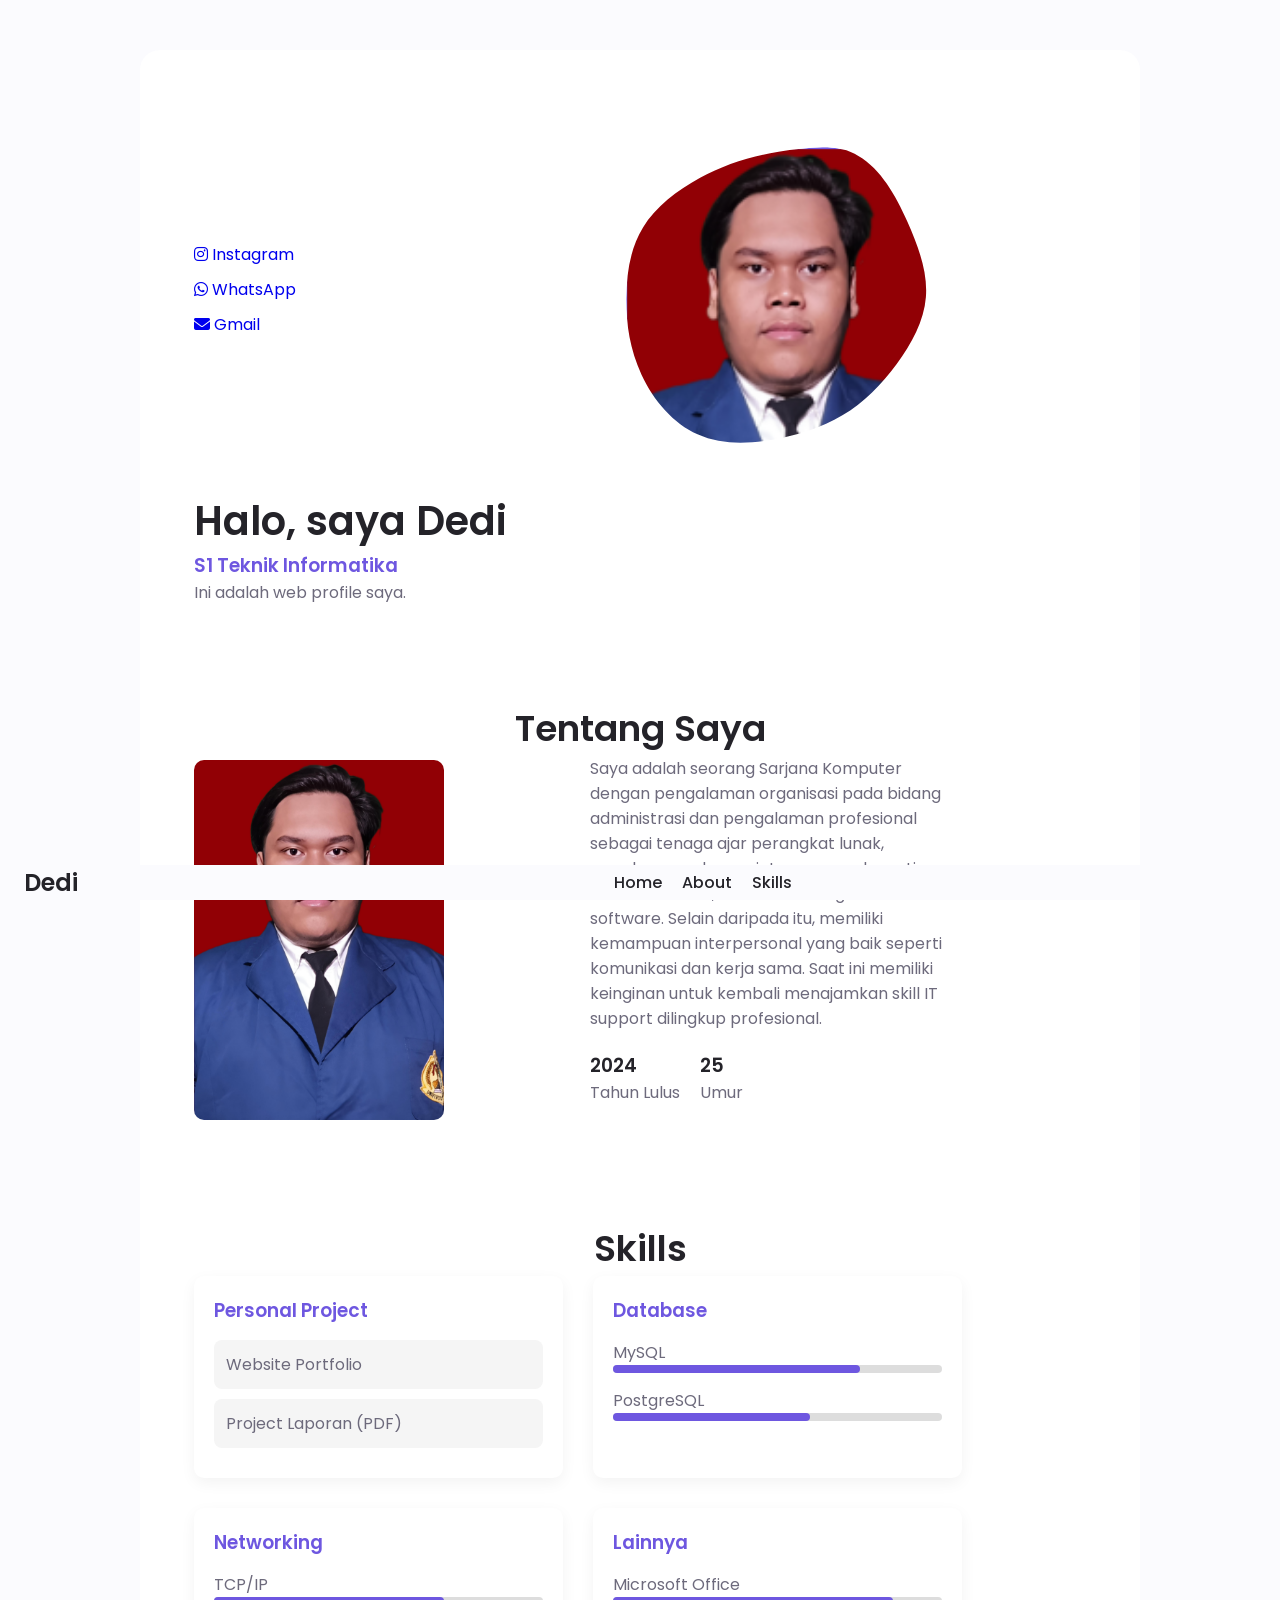
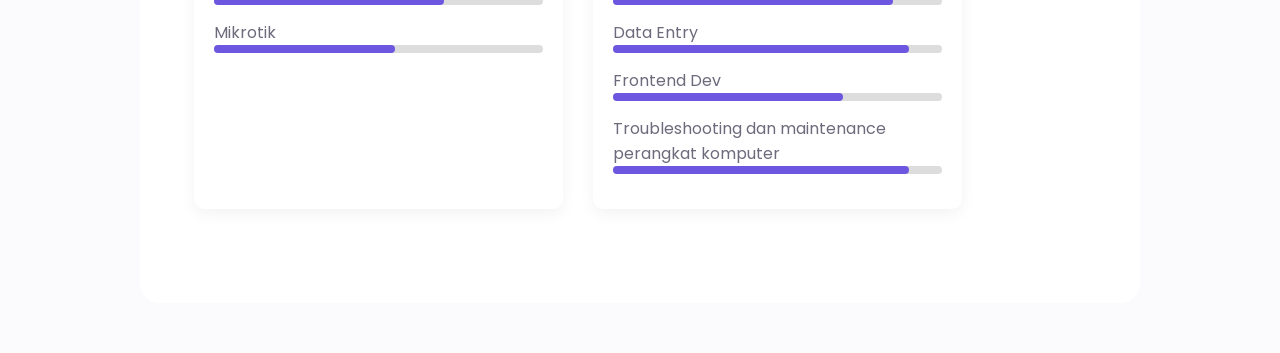
==== portfolio/index.html @ 818cd656 "Add files via upload" ====
<!DOCTYPE html>
<html lang="en">
<head>
  <meta charset="UTF-8">
  <meta name="viewport" content="width=device-width, initial-scale=1.0">
  <title>Portfolio Dedi</title>
  <link rel="stylesheet" href="assets/css/styles.css">
  <link rel="stylesheet" href="assets/css/swiper-bundle.min.css">
  <head>
  <link rel="stylesheet" href="https://cdnjs.cloudflare.com/ajax/libs/font-awesome/6.5.0/css/all.min.css">
</head>
<body>

<!--==================== HEADER ====================-->
<header class="header">
  <nav class="nav container">
    <h2 class="logo">Dedi</h2>
    <ul class="nav__list">
      <li><a href="#home">Home</a></li>
      <li><a href="#about">About</a></li>
      <li><a href="#skills">Skills</a></li>
    </ul>
  </nav>
</header>

<!--==================== MAIN ====================-->
<main class="main">

<!--==================== HOME ====================-->
<section class="home section" id="home">
  <div class="home__container container grid">
    
    <div class="home__content grid">

      <div class="home__social">
        <body>
            <a href="https://www.instagram.com/set1awandedi" target="_blank">
                <i class="fab fa-instagram"></i> Instagram
            </a>
        </body>
        <body>
            <a href="https://wa.me/6282325567082" target="_blank">
                <i class="fab fa-whatsapp"></i> WhatsApp
            </a>
        </body>
        <body>
            <a href="mailto:dedisetiawanpe@gmail.com" target="_blank">
                <i class="fas fa-envelope"></i> Gmail
            </a>
        </body>
      </div>

    <div class="home__img">
        <svg class="home__blob" viewBox="0 0 200 187">
            <mask id="mask0" mask-type="alpha">
                <path d="M44.3,-76.3C56.4,-69.2,64.3,-55.2,70.6,-41.1C76.9,-27,81.6,-13.5,80.6,-0.6C79.6,12.3,72.9,24.6,64.8,35.6C56.7,46.6,47.2,56.3,35.7,63.1C24.2,69.9,12.1,73.8,-1.3,76.1C-14.7,78.4,-29.4,79.1,-42.2,73.3C-55,67.5,-65.9,55.2,-72.3,41.2C-78.7,27.2,-80.6,13.6,-80.5,0.1C-80.4,-13.4,-78.3,-26.8,-71.5,-37.9C-64.7,-49,-53.2,-57.8,-40.8,-64.6C-28.4,-71.4,-14.2,-76.2,1.4,-78.6C17,-81,34,-83.4,44.3,-76.3Z" transform="translate(100 100)" />
            </mask>

            <g mask="url(#mask0)">
                <path fill="var(--first-color)" d="M44.3,-76.3C56.4,-69.2,64.3,-55.2,70.6,-41.1C76.9,-27,81.6,-13.5,80.6,-0.6C79.6,12.3,72.9,24.6,64.8,35.6C56.7,46.6,47.2,56.3,35.7,63.1C24.2,69.9,12.1,73.8,-1.3,76.1C-14.7,78.4,-29.4,79.1,-42.2,73.3C-55,67.5,-65.9,55.2,-72.3,41.2C-78.7,27.2,-80.6,13.6,-80.5,0.1C-80.4,-13.4,-78.3,-26.8,-71.5,-37.9C-64.7,-49,-53.2,-57.8,-40.8,-64.6C-28.4,-71.4,-14.2,-76.2,1.4,-78.6C17,-81,34,-83.4,44.3,-76.3Z" transform="translate(100 100)" />

                <image class="home__blob-img" x="20" y="20" href="assets/img/dedipfp2.png"/>
            </g>
        </svg>
    </div>

      <div class="home__data">
        <h1>Halo, saya Dedi</h1>
        <h3>S1 Teknik Informatika</h3>
        <p>Ini adalah web profile saya.</p>
      </div>

    </div>
  </div>
</section>

<!--==================== ABOUT ====================-->
<section class="about section" id="about">
  <h2 class="section__title">Tentang Saya</h2>

  <div class="about__container container grid">
    <img src="assets/img/dedi.png">

    <div>
      <p>
        Saya adalah seorang Sarjana Komputer dengan pengalaman organisasi pada bidang administrasi dan pengalaman profesional sebagai tenaga ajar perangkat lunak, membangun dan maintenance web, sorting database siswa, troubleshooting hardware & software. Selain daripada itu, memiliki kemampuan interpersonal yang baik seperti komunikasi dan kerja sama. Saat ini memiliki keinginan untuk kembali menajamkan skill IT support dilingkup profesional.
      </p>

      <div class="about__info">
        <div><h3>2024</h3><span>Tahun Lulus</span></div>
        <div><h3>25</h3><span>Umur</span></div>
      </div>

    </div>
  </div>
</section>

<!--==================== SKILLS ====================-->
<section class="skills section" id="skills">
  <h2 class="section__title">Skills</h2>

  <div class="skills__container container grid">

    <!-- FRONTEND -->
    <div class="skills__content">
        <h3 class="skills__title">Personal Project</h3>

        <div class="project-item" onclick="openModal('img', 'portofolio1.jpg')">
            <p>Website Portfolio</p>
        </div>

        <div class="project-item" onclick="openModal('img', 'portofolio1.jpg')">
            <p>Project Laporan (PDF)</p>
        </div>
    </div>

    <!-- DATABASE -->
    <div class="skills__content">
      <h3 class="skills__title">Database</h3>

      <div class="skill">
        <p>MySQL</p>
        <div class="bar"><span style="width:75%"></span></div>
      </div>

      <div class="skill">
        <p>PostgreSQL</p>
        <div class="bar"><span style="width:60%"></span></div>
      </div>
    </div>

    <!-- NETWORKING -->
    <div class="skills__content">
      <h3 class="skills__title">Networking</h3>

      <div class="skill">
        <p>TCP/IP</p>
        <div class="bar"><span style="width:70%"></span></div>
      </div>

      <div class="skill">
        <p>Mikrotik</p>
        <div class="bar"><span style="width:55%"></span></div>
      </div>
    </div>

    <!-- OTHER -->
    <div class="skills__content">
      <h3 class="skills__title">Lainnya</h3>

      <div class="skill">
        <p>Microsoft Office</p>
        <div class="bar"><span style="width:85%"></span></div>
      </div>

      <div class="skill">
        <p>Data Entry</p>
        <div class="bar"><span style="width:90%"></span></div>
      </div>
      <div class="skill">
        <p>Frontend Dev</p>
        <div class="bar"><span style="width:70%"></span></div>
      </div>
      <div class="skill">
        <p>Troubleshooting dan maintenance perangkat komputer</p>
        <div class="bar"><span style="width:90%"></span></div>
      </div>
    </div>

  </div>
</section>

</main>

<div id="modal" class="modal">
  <span class="close" onclick="closeModal()">&times;</span>

  <!-- IMAGE -->
  <img id="modal-img" src="" class="modal-content">

  <!-- PDF -->
  <iframe id="modal-pdf" class="modal-content" style="display:none;"></iframe>
</div>

<script src="assets/js/swiper-bundle.min.js"></script>
<script src="assets/js/main.js"></script>
</body>

</html>
---- portfolio/assets/css/styles.css ----
/*==================== GOOGLE FONTS ====================*/
@import url("https://fonts.googleapis.com/css2?family=Poppins:wght@400;500;600&display=swap");

/*==================== VARIABLES CSS ====================*/
:root {
    --header-height: 3rem;

    /*========== Colors ==========*/
    /* Change favorite color */
    --hue-color: 250; /*Purple 250 - Green 142 - Blue 230 - Pink 340*/

    /* HSL color mode */
    --first-color: hsl(var(--hue-color), 69%, 61%);
    --first-color-second: hsl(var(--hue-color), 69%, 61%);
    --first-color-alt: hsl(var(--hue-color), 57%, 53%);
    --first-color-lighter: hsl(var(--hue-color), 92%, 85%);
    --title-color: hsl(var(--hue-color), 8%, 15%);
    --text-color: hsl(var(--hue-color), 8%, 45%);
    --text-color-light: hsl(var(--hue-color), 8%, 65%);
    --input-color: hsl(var(--hue-color), 70%, 96%);
    --body-color: hsl(var(--hue-color), 60%, 99%);
    --container-color: #fff;
    --scroll-bar-color: hsl(var(--hue-color), 12%, 90%);
    --scroll-thumb-color: hsl(var(--hue-color), 12%, 80%);

    /*========== Font and typography ==========*/
    --body-font: 'Poppins', sans-serif;

    /* .5rem = 8px, 1rem = 16px, 1.5rem = 24px ... */
    --big-font-size: 2rem;
    --h1-font-size: 1.5rem;
    --h2-font-size: 1.25rem;
    --h3-font-size: 1.125rem;
    --normal-font-size: .938rem;
    --small-font-size: .813rem;
    --smaller-font-size: .75rem;

    /*========== Font weight ==========*/
    --font-medium: 500;
    --font-semi-bold: 600;

    /*========== Margenes Bottom ==========*/
    /* .25rem = 4px, .5rem = 8px, .75rem = 12px ... */
    --mb-0-25: .25rem;
    --mb-0-5: .5rem;
    --mb-0-75: .75rem;
    --mb-1: 1rem;
    --mb-1-5: 1.5rem;
    --mb-2: 2rem;
    --mb-2-5: 2.5rem;
    --mb-3: 3rem;

    /*========== z index ==========*/
    --z-tooltip: 10;
    --z-fixed: 100;
    --z-modal: 1000;
}

/* Font size for large devices */
@media screen and (min-width: 968px) {
    :root {
        --big-font-size: 3rem;
        --h1-font-size: 2.25rem;
        --h2-font-size: 1.5rem;
        --h3-font-size: 1.25rem;
        --normal-font-size: 1rem;
        --small-font-size: .875rem;
        --smaller-font-size: .813rem;
    }
}

/*========== Variables Dark theme ==========*/


/*========== Button Dark/Light ==========*/


/*==================== BASE ====================*/
* {
  box-sizing: border-box;
  padding: 0;
  margin: 0;
}

html {
  scroll-behavior: smooth;
}

body {
  margin: 0 0 var(--header-height) 0;
  font-family: var(--body-font);
  font-size: var(--normal-font-size);
  background-color: var(--body-color);
  color: var(--text-color);
}

h1, h2, h3, h4 {
  color: var(--title-color);
  font-weight: var(--font-semi-bold);
}

ul {
  list-style: none;
}

a {
  text-decoration: none;
}

img {
  max-width: 100%;
  height: auto;
}

/*==================== REUSABLE CSS CLASSES ====================*/
.section {
  padding: 2rem 0 4rem;
}

.section__title {
  font-size: var(--h1-font-size);
  color: var(--title-color);
}

.section__subtitle {
  display: block;
  font-size: var(--small-font-size);
  margin-bottom: var(--mb-3);
}

.section__title, 
.section__subtitle {
  text-align: center;
}

/*==================== LAYOUT ====================*/
.container {
  max-width: 768px;
  margin-left: var(--mb-1-5);
  margin-right: var(--mb-1-5);
}

.grid {
  display: grid;
  gap: 1.5rem;
}

.header {
  width: 100%;
  position: fixed;
  bottom: 0;
  left: 0;
  z-index: var(--z-fixed);
  background-color: var(--body-color);
}

/*==================== NAV ====================*/


/* show menu */


/* Active link */


/* Change background header */


/*==================== HOME ====================*/


/*==================== BUTTONS ====================*/


/*==================== ABOUT ====================*/


/*==================== SKILLS ====================*/


/*==================== QUALIFICATION ====================*/


/*==================== SERVICES ====================*/


/* Active Modal */


/*==================== PORTFOLIO ====================*/


/*==================== PROJECT IN MIND ====================*/


/*==================== TESTIMONIAL ====================*/


/*==================== CONTACT ME ====================*/


/*==================== FOOTER ====================*/


/*========== SCROLL UP ==========*/


/* Show scroll */


/*========== SCROLL BAR ==========*/


/*==================== MEDIA QUERIES ====================*/
/* For small devices */


/* For medium devices */


/* For large devices */

/* NAVBAR */
.nav {
  display: flex;
  justify-content: space-between;
  align-items: center;
}

.nav__list {
  display: flex;
  gap: 20px;
}

.nav a {
  color: var(--title-color);
  font-weight: 500;
}

/* HOME */
.home__content {
  grid-template-columns: 1fr 1fr;
  align-items: center;
}

.home__img img {
  width: 250px;
  border-radius: 50%;
  background: var(--first-color);
  padding: 10px;
}

.home__data h1 {
  font-size: 2.5rem;
}

.home__data h3 {
  color: var(--first-color);
}

.home__social {
  display: flex;
  flex-direction: column;
  gap: 10px;
}

/* BUTTON */
.button {
  background: var(--first-color);
  color: white;
  padding: 10px 20px;
  border-radius: 8px;
  display: inline-block;
}

/* ABOUT */
.about__container {
  grid-template-columns: 1fr 1fr;
  align-items: center;
}

.about__container img {
  width: 250px;
  border-radius: 10px;
}

.about__info {
  display: flex;
  gap: 20px;
  margin: 20px 0;
}

/* SKILLS */
.skill {
  margin-bottom: 15px;
}

.bar {
  height: 8px;
  background: #ddd;
  border-radius: 5px;
}

.bar span {
  display: block;
  height: 100%;
  background: var(--first-color);
  border-radius: 5px;
}

.main {
  max-width: 1000px;
  margin: 50px auto;
  background: white;
  border-radius: 20px;
  padding: 30px;
}

.skills__container {
  grid-template-columns: repeat(2, 1fr);
  gap: 30px;
}

.skills__content {
  background: #fff;
  padding: 20px;
  border-radius: 10px;
  box-shadow: 0 5px 15px rgba(0,0,0,0.05);
}

.skills__title {
  margin-bottom: 15px;
  color: var(--first-color);
}

/* Progress bar */
.skill {
  margin-bottom: 15px;
}

.bar {
  height: 8px;
  background: #ddd;
  border-radius: 5px;
}

.bar span {
  display: block;
  height: 100%;
  background: var(--first-color);
  border-radius: 5px;
}

/* PROJECT ITEM */
.project-item {
  background: #f5f5f5;
  padding: 12px;
  border-radius: 8px;
  margin-bottom: 10px;
  cursor: pointer;
  transition: 0.3s;
}

.project-item:hover {
  background: var(--first-color);
  color: white;
}

/* MODAL */
.modal {
  display: none;
  position: fixed;
  z-index: 999;
  padding-top: 50px;
  left: 0;
  top: 0;
  width: 100%;
  height: 100%;
  background: rgba(0,0,0,0.8);
}

.modal-content {
  margin: auto;
  display: block;
  width: 70%;
  max-height: 80vh;
}

/* CLOSE BUTTON */
.close {
  position: absolute;
  top: 20px;
  right: 40px;
  color: white;
  font-size: 30px;
  cursor: pointer;
}

.modal-content {
  animation: zoom 0.3s;
}

@keyframes zoom {
  from {transform: scale(0.7);}
  to {transform: scale(1);}
}
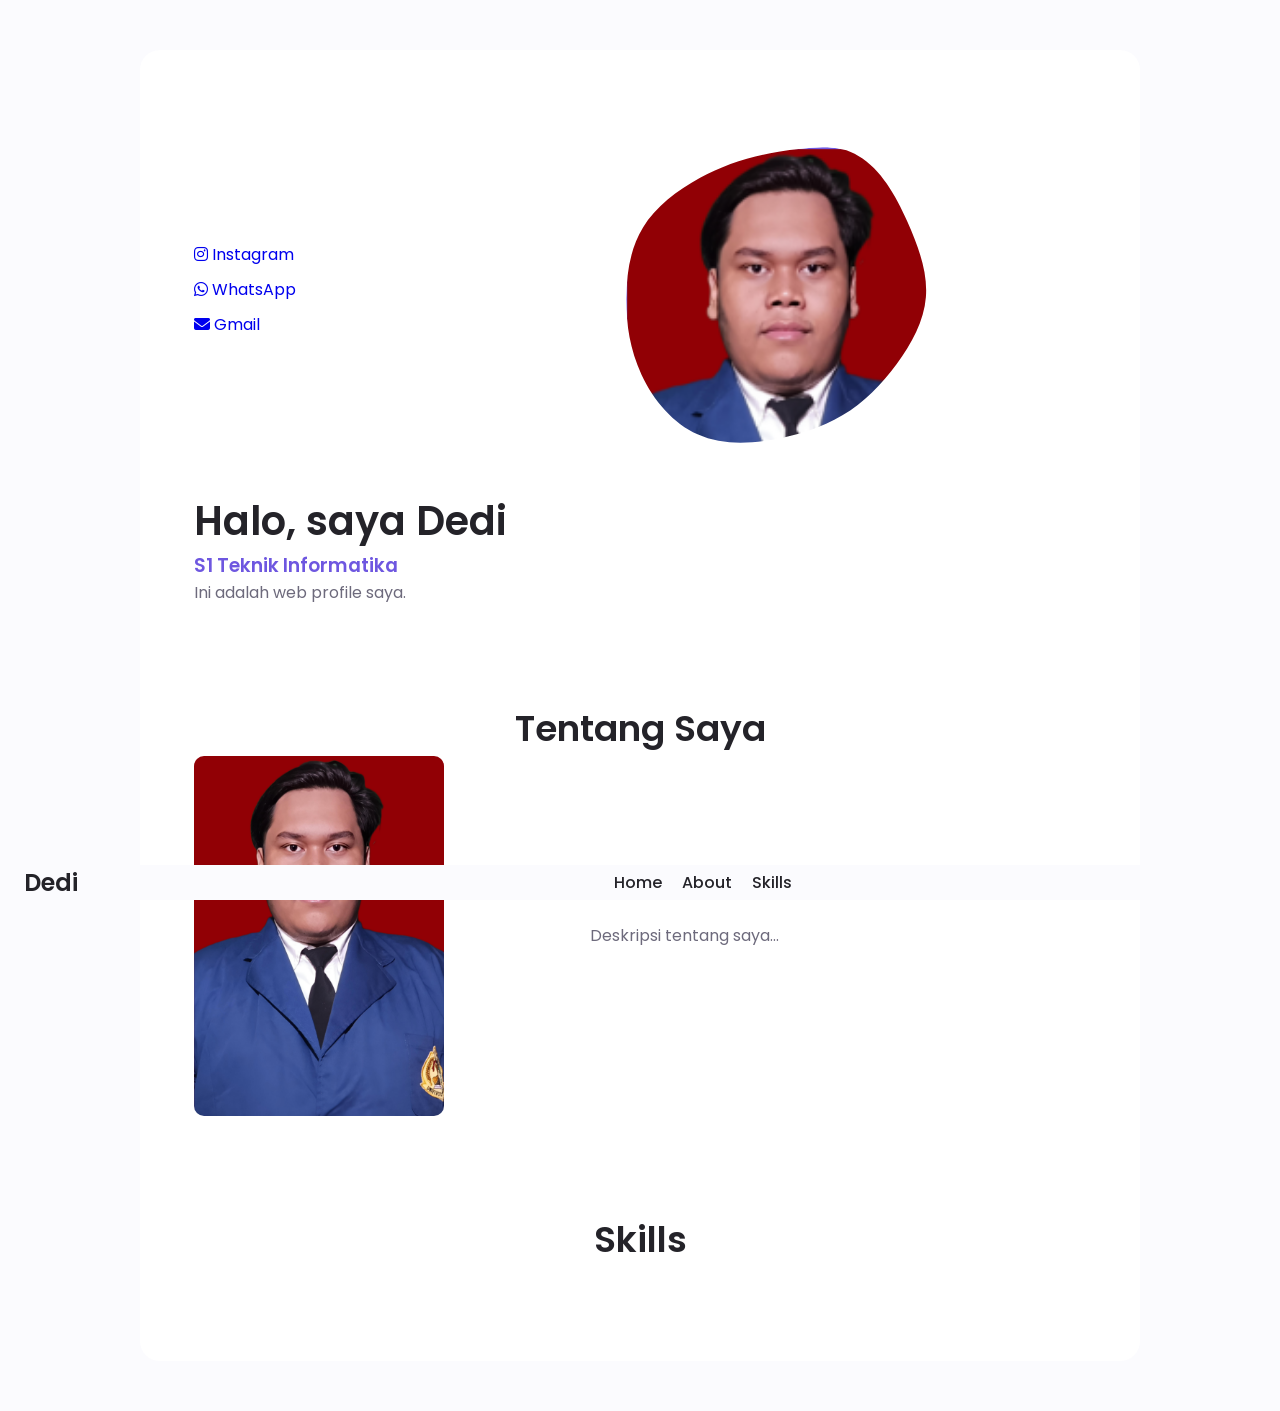
==== commit 2d55943e: "Update index.html" ====
--- a/portfolio/index.html
+++ b/portfolio/index.html
@@ -4,9 +4,12 @@
   <meta charset="UTF-8">
   <meta name="viewport" content="width=device-width, initial-scale=1.0">
   <title>Portfolio Dedi</title>
+
+  <!-- CSS -->
   <link rel="stylesheet" href="assets/css/styles.css">
   <link rel="stylesheet" href="assets/css/swiper-bundle.min.css">
-  <head>
+
+  <!-- Font Awesome -->
   <link rel="stylesheet" href="https://cdnjs.cloudflare.com/ajax/libs/font-awesome/6.5.0/css/all.min.css">
 </head>
 <body>
@@ -29,40 +32,33 @@
 <!--==================== HOME ====================-->
 <section class="home section" id="home">
   <div class="home__container container grid">
-    
     <div class="home__content grid">
 
+      <!-- Social Icons -->
       <div class="home__social">
-        <body>
-            <a href="https://www.instagram.com/set1awandedi" target="_blank">
-                <i class="fab fa-instagram"></i> Instagram
-            </a>
-        </body>
-        <body>
-            <a href="https://wa.me/6282325567082" target="_blank">
-                <i class="fab fa-whatsapp"></i> WhatsApp
-            </a>
-        </body>
-        <body>
-            <a href="mailto:dedisetiawanpe@gmail.com" target="_blank">
-                <i class="fas fa-envelope"></i> Gmail
-            </a>
-        </body>
+        <a href="https://www.instagram.com/set1awandedi" target="_blank">
+          <i class="fab fa-instagram"></i> Instagram
+        </a>
+        <a href="https://wa.me/6282325567082" target="_blank">
+          <i class="fab fa-whatsapp"></i> WhatsApp
+        </a>
+        <a href="mailto:dedisetiawanpe@gmail.com" target="_blank">
+          <i class="fas fa-envelope"></i> Gmail
+        </a>
       </div>
 
-    <div class="home__img">
+      <!-- Foto Profil -->
+      <div class="home__img">
         <svg class="home__blob" viewBox="0 0 200 187">
-            <mask id="mask0" mask-type="alpha">
-                <path d="M44.3,-76.3C56.4,-69.2,64.3,-55.2,70.6,-41.1C76.9,-27,81.6,-13.5,80.6,-0.6C79.6,12.3,72.9,24.6,64.8,35.6C56.7,46.6,47.2,56.3,35.7,63.1C24.2,69.9,12.1,73.8,-1.3,76.1C-14.7,78.4,-29.4,79.1,-42.2,73.3C-55,67.5,-65.9,55.2,-72.3,41.2C-78.7,27.2,-80.6,13.6,-80.5,0.1C-80.4,-13.4,-78.3,-26.8,-71.5,-37.9C-64.7,-49,-53.2,-57.8,-40.8,-64.6C-28.4,-71.4,-14.2,-76.2,1.4,-78.6C17,-81,34,-83.4,44.3,-76.3Z" transform="translate(100 100)" />
-            </mask>
-
-            <g mask="url(#mask0)">
-                <path fill="var(--first-color)" d="M44.3,-76.3C56.4,-69.2,64.3,-55.2,70.6,-41.1C76.9,-27,81.6,-13.5,80.6,-0.6C79.6,12.3,72.9,24.6,64.8,35.6C56.7,46.6,47.2,56.3,35.7,63.1C24.2,69.9,12.1,73.8,-1.3,76.1C-14.7,78.4,-29.4,79.1,-42.2,73.3C-55,67.5,-65.9,55.2,-72.3,41.2C-78.7,27.2,-80.6,13.6,-80.5,0.1C-80.4,-13.4,-78.3,-26.8,-71.5,-37.9C-64.7,-49,-53.2,-57.8,-40.8,-64.6C-28.4,-71.4,-14.2,-76.2,1.4,-78.6C17,-81,34,-83.4,44.3,-76.3Z" transform="translate(100 100)" />
-
-                <image class="home__blob-img" x="20" y="20" href="assets/img/dedipfp2.png"/>
-            </g>
+          <mask id="mask0" mask-type="alpha">
+            <path d="M44.3,-76.3C56.4,-69.2,64.3,-55.2,70.6,-41.1C76.9,-27,81.6,-13.5,80.6,-0.6C79.6,12.3,72.9,24.6,64.8,35.6C56.7,46.6,47.2,56.3,35.7,63.1C24.2,69.9,12.1,73.8,-1.3,76.1C-14.7,78.4,-29.4,79.1,-42.2,73.3C-55,67.5,-65.9,55.2,-72.3,41.2C-78.7,27.2,-80.6,13.6,-80.5,0.1C-80.4,-13.4,-78.3,-26.8,-71.5,-37.9C-64.7,-49,-53.2,-57.8,-40.8,-64.6C-28.4,-71.4,-14.2,-76.2,1.4,-78.6C17,-81,34,-83.4,44.3,-76.3Z" transform="translate(100 100)" />
+          </mask>
+          <g mask="url(#mask0)">
+            <path fill="var(--first-color)" d="M44.3,-76.3C56.4,-69.2,64.3,-55.2,70.6,-41.1C76.9,-27,81.6,-13.5,80.6,-0.6C79.6,12.3,72.9,24.6,64.8,35.6C56.7,46.6,47.2,56.3,35.7,63.1C24.2,69.9,12.1,73.8,-1.3,76.1C-14.7,78.4,-29.4,79.1,-42.2,73.3C-55,67.5,-65.9,55.2,-72.3,41.2C-78.7,27.2,-80.6,13.6,-80.5,0.1C-80.4,-13.4,-78.3,-26.8,-71.5,-37.9C-64.7,-49,-53.2,-57.8,-40.8,-64.6C-28.4,-71.4,-14.2,-76.2,1.4,-78.6C17,-81,34,-83.4,44.3,-76.3Z" transform="translate(100 100)" />
+            <image class="home__blob-img" x="20" y="20" href="assets/img/dedipfp2.png"/>
+          </g>
         </svg>
-    </div>
+      </div>
 
       <div class="home__data">
         <h1>Halo, saya Dedi</h1>
@@ -77,20 +73,10 @@
 <!--==================== ABOUT ====================-->
 <section class="about section" id="about">
   <h2 class="section__title">Tentang Saya</h2>
-
   <div class="about__container container grid">
-    <img src="assets/img/dedi.png">
-
+    <img src="assets/img/dedi.png" alt="Foto Dedi">
     <div>
-      <p>
-        Saya adalah seorang Sarjana Komputer dengan pengalaman organisasi pada bidang administrasi dan pengalaman profesional sebagai tenaga ajar perangkat lunak, membangun dan maintenance web, sorting database siswa, troubleshooting hardware & software. Selain daripada itu, memiliki kemampuan interpersonal yang baik seperti komunikasi dan kerja sama. Saat ini memiliki keinginan untuk kembali menajamkan skill IT support dilingkup profesional.
-      </p>
-
-      <div class="about__info">
-        <div><h3>2024</h3><span>Tahun Lulus</span></div>
-        <div><h3>25</h3><span>Umur</span></div>
-      </div>
-
+      <p>Deskripsi tentang saya...</p>
     </div>
   </div>
 </section>
@@ -98,92 +84,13 @@
 <!--==================== SKILLS ====================-->
 <section class="skills section" id="skills">
   <h2 class="section__title">Skills</h2>
-
-  <div class="skills__container container grid">
-
-    <!-- FRONTEND -->
-    <div class="skills__content">
-        <h3 class="skills__title">Personal Project</h3>
-
-        <div class="project-item" onclick="openModal('img', 'portofolio1.jpg')">
-            <p>Website Portfolio</p>
-        </div>
-
-        <div class="project-item" onclick="openModal('img', 'portofolio1.jpg')">
-            <p>Project Laporan (PDF)</p>
-        </div>
-    </div>
-
-    <!-- DATABASE -->
-    <div class="skills__content">
-      <h3 class="skills__title">Database</h3>
-
-      <div class="skill">
-        <p>MySQL</p>
-        <div class="bar"><span style="width:75%"></span></div>
-      </div>
-
-      <div class="skill">
-        <p>PostgreSQL</p>
-        <div class="bar"><span style="width:60%"></span></div>
-      </div>
-    </div>
-
-    <!-- NETWORKING -->
-    <div class="skills__content">
-      <h3 class="skills__title">Networking</h3>
-
-      <div class="skill">
-        <p>TCP/IP</p>
-        <div class="bar"><span style="width:70%"></span></div>
-      </div>
-
-      <div class="skill">
-        <p>Mikrotik</p>
-        <div class="bar"><span style="width:55%"></span></div>
-      </div>
-    </div>
-
-    <!-- OTHER -->
-    <div class="skills__content">
-      <h3 class="skills__title">Lainnya</h3>
-
-      <div class="skill">
-        <p>Microsoft Office</p>
-        <div class="bar"><span style="width:85%"></span></div>
-      </div>
-
-      <div class="skill">
-        <p>Data Entry</p>
-        <div class="bar"><span style="width:90%"></span></div>
-      </div>
-      <div class="skill">
-        <p>Frontend Dev</p>
-        <div class="bar"><span style="width:70%"></span></div>
-      </div>
-      <div class="skill">
-        <p>Troubleshooting dan maintenance perangkat komputer</p>
-        <div class="bar"><span style="width:90%"></span></div>
-      </div>
-    </div>
-
-  </div>
+  <!-- isi skills -->
 </section>
 
 </main>
 
-<div id="modal" class="modal">
-  <span class="close" onclick="closeModal()">&times;</span>
-
-  <!-- IMAGE -->
-  <img id="modal-img" src="" class="modal-content">
-
-  <!-- PDF -->
-  <iframe id="modal-pdf" class="modal-content" style="display:none;"></iframe>
-</div>
-
+<!-- JS -->
 <script src="assets/js/swiper-bundle.min.js"></script>
 <script src="assets/js/main.js"></script>
 </body>
-
-</html>+</html>
